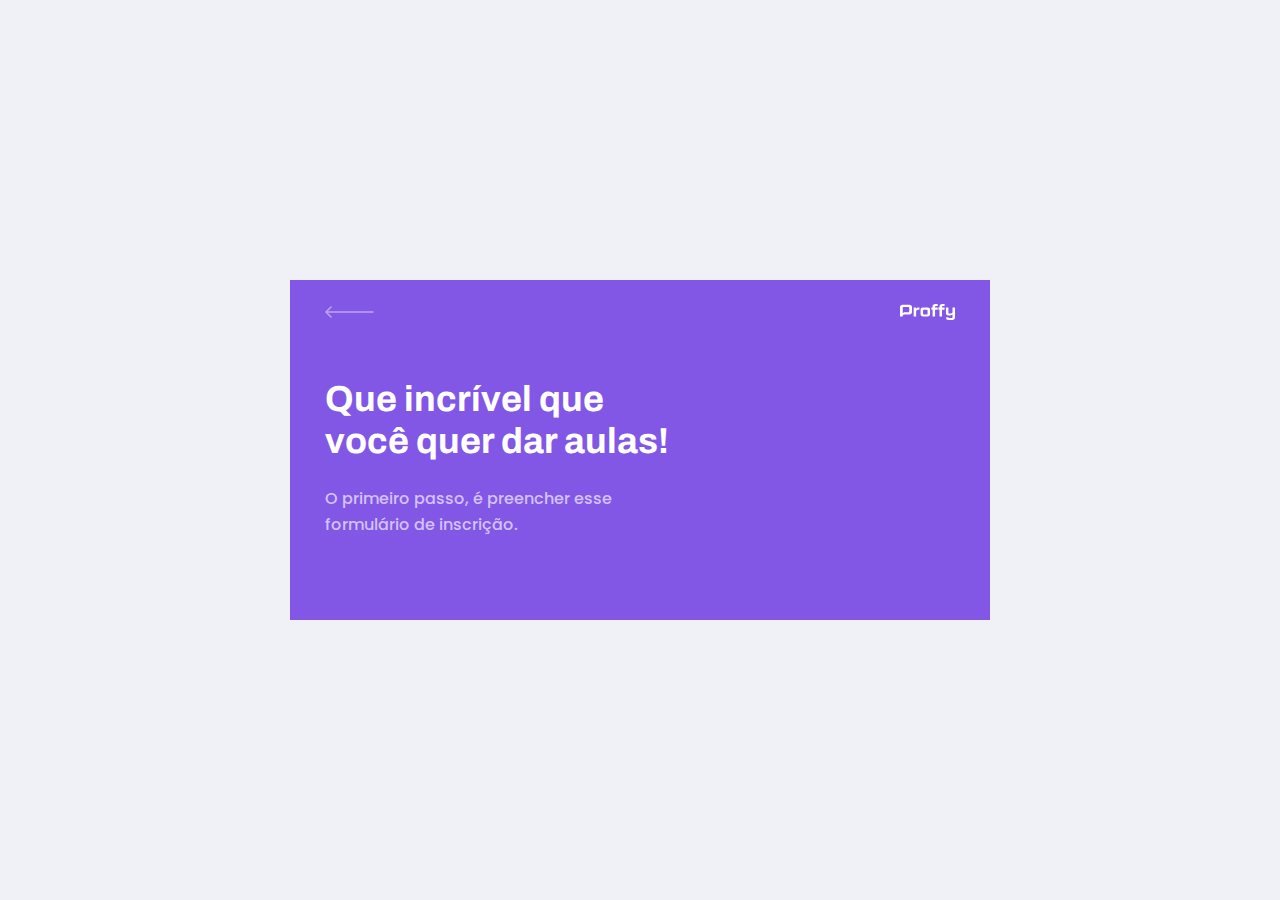
==== give-classes.html @ 6a21babb "3rd class" ====
<!DOCTYPE html>
<html lang="pt-br">
<head>
    <meta charset="UTF-8">
    <meta name="viewport" content="width=device-width, initial-scale=1.0">
    <meta name="theme-color" content="#8257E5">
    <title>Proffy | Sua plataforma de estudo online</title>

    <link rel="shortcut icon" href="/images/favicon.png" type="image/png">

    <link rel="stylesheet" href="/styles/main.css">
    <link rel="stylesheet" href="/styles/partials/header.css">
    <link rel="stylesheet" href="/styles/partials/page-give-classes.css">

    <link href="https://fonts.googleapis.com/css2?family=Archivo:wght@400;700&amp;family=Poppins:wght@400;600&amp;display=swap" rel="stylesheet">

</head>
<body id="page-study">

    <div id="container">
        <header class="page-header">
            <div class="top-bar-container">
                <a href="/">
                <img src="/images/icons/back.svg" alt="Voltar"></a>
                <img src="/images/logo.svg" alt="Proffy">
            </div>

            <div class="header-content">
                <strong>Que incrível que você quer dar aulas!</strong>
                <p>O primeiro passo, é preencher esse formulário de inscrição.</p>
            </div>

        </header>
        
        <main>

        </main>
    </div>
    
</body>
</html>
---- styles/main.css ----
/*CSS - Cascating Style Sheets*/
:root {
    /* variáveis css */
    --color-background: #F0F0F7;
    --color-primary-lighter: #9871F5;
    --color-primary-light: #916BEA;
    --color-primary: #8257E5;
    --color-primary-dark: #774DD6;
    --color-primary-darker: #6842c2;
    --color-secondary: #04D361;
    --color-secondary-dark: #04BF58;
    --color-title-in-primary: #FFFFFF;
    --color-text-in-primary: #D4C2FF;
    --color-text-title: #32264D;
    --color-text-complement: #9C98A6;
    --color-text-base: #6A6180;
    --color-line-in-white: #E6E6F0;
    --color-input-background: #F8F8FC;
    --color-button-text: #FFFFFF;
    --color-box-base: #FFFFFF;
    --color-box-footer: #FAFAFC;
    --color-small-info: #C1BCCC;

    /* tamanho a fonte padrão 16px (pixel medida forte) - 100% (relativo) - 1rem(root element - relativo) */
    font-size: 60%; /* controle das medidas rem */
}

* {
    margin: 0;
    padding: 0;
    box-sizing: border-box;
}

html,
body {
    height: 100vh;
}

body {
    background-color: var(--color-background);
    display: flex;
    align-items: center;
    justify-content: center;
}

body,
input,
button,
textarea {
    /* font:500 1.6rem Poppins; */
    font-weight: 500;
    font-family: Poppins;
    font-size: 1.6rem;
    color: var(--color-text-base);
}

#container {
    width: 90vw;
    max-width: 700px;
}

/* config para telas entre 700 e 1100px */
@media (min-width: 700px) {
    :root {
        font-size: 62.5%; /*todo 1rem vai ser relativo a 10px */
    }
}
---- styles/partials/header.css ----
.page-header {
    background-color: var(--color-primary);

    display: flex;
    flex-direction: column;

}

.page-header .top-bar-container {
    width: 90%;
    margin: 0 auto;

    display: flex;
    align-items: center;
    justify-content: space-between;

    padding: 1.6rem 0;
}

.page-header .top-bar-container a {
    height: 3.2rem;
    transition: opacity 0.2s;
}

.page-header .top-bar-container a:hover {
    opacity: 0.6;
}

.page-header .top-bar-container > img {
    height: 1.6rem;
}

.page-header .header-content {
    width: 90%;
    margin: 3.2rem auto;

    position: relative;
}

.page-header .header-content strong {
    font: 700 3.6rem Archivo;
    line-height: 4.2rem;
    color: var(--color-title-in-primary);
}

.page-header .header-content p {
    max-width: 30rem;
    font-size: 1.6rem;
    line-height: 2.6rem;
    color: var(--color-text-in-primary);
    margin-top: 2.4rem;
}

/*config desktop */
@media (min-width:700px) {
    .page-header {
        height: 340px;
    }

    .page-header .top-bar-container {
        max-width: 1100px;
    }

    .page-header .header-content {
        max-width: 740px;

        margin: 0 auto;

        flex: 1 1;
        padding-bottom: 48px;
        display: flex;
        flex-direction: column;
        justify-content: center;

    }

    .page-header .header-content strong {
        max-width: 350px;
    }
}
---- styles/partials/page-give-classes.css ----
#page-give-classes #container {
    width: 100vw;
    height: 100vh;
}
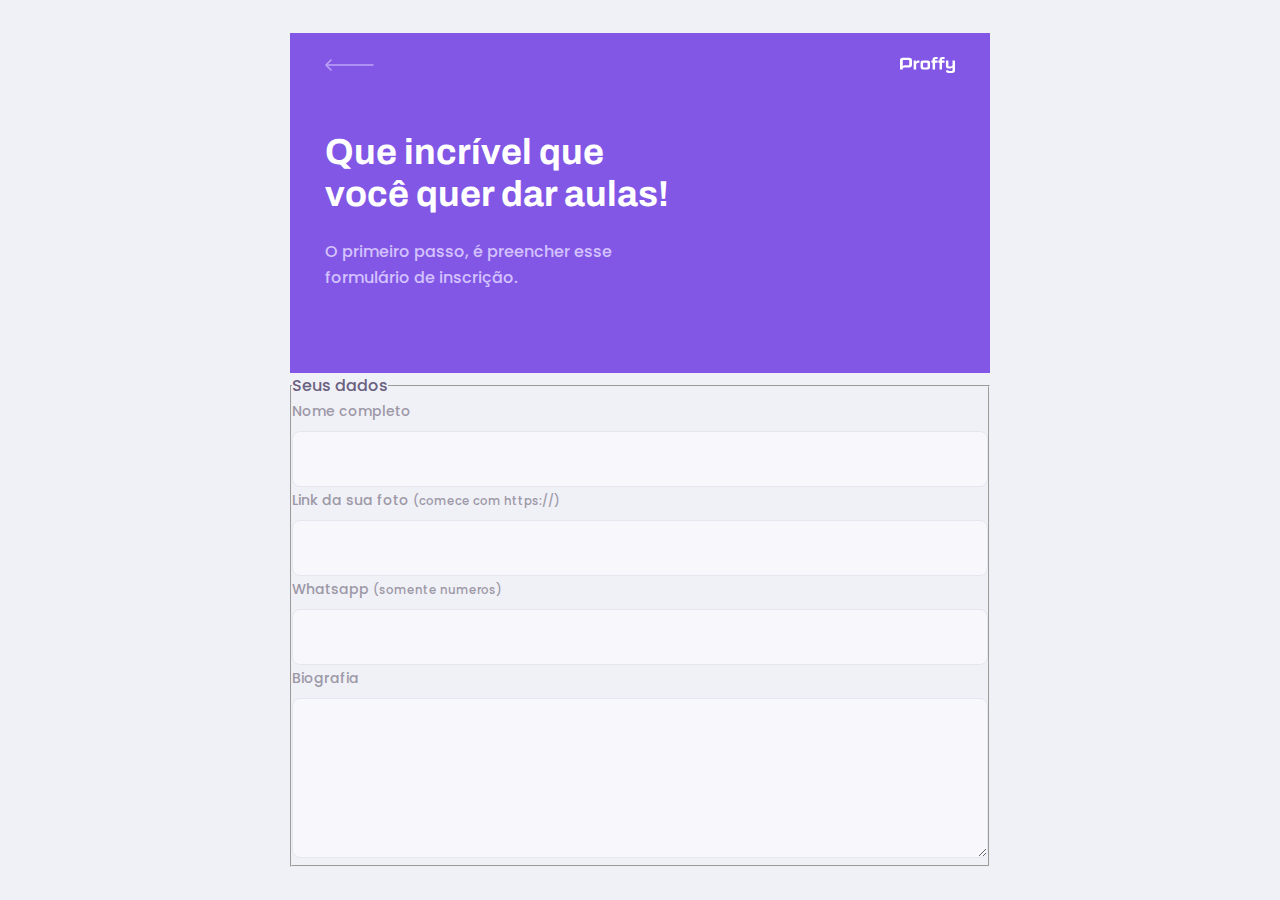
==== commit ece918de: "." ====
--- a/give-classes.html
+++ b/give-classes.html
@@ -10,6 +10,7 @@
 
     <link rel="stylesheet" href="/styles/main.css">
     <link rel="stylesheet" href="/styles/partials/header.css">
+    <link rel="stylesheet" href="/styles/partials/forms.css">
     <link rel="stylesheet" href="/styles/partials/page-give-classes.css">
 
     <link href="https://fonts.googleapis.com/css2?family=Archivo:wght@400;700&amp;family=Poppins:wght@400;600&amp;display=swap" rel="stylesheet">
@@ -33,6 +34,33 @@
         </header>
         
         <main>
+            <form action="" id="create-class">
+                <fieldset>
+                    <legend>Seus dados</legend>
+
+                    <div class="input-block">
+                        <label for="name">Nome completo</label>
+                        <input name="name" id="name" required>
+                    </div>
+
+                    <div class="input-block">
+                        <label for="avatar">Link da sua foto <small>(comece com https://)</small></label>
+                        <input name="avatar" id="avatar" type="url" required>
+                    </div>
+
+                    <div class="input-block">
+                        <label for="whatsapp">Whatsapp <small>(somente numeros)</small></label>
+                        <input name="whatsapp" id="whatsapp" type="number" required>
+                    </div>
+
+                    <div class="textarea-block">
+                        <label for="bio">Biografia</label>
+                        <textarea name="bio" id="bio" required></textarea>
+                    </div>
+
+                </fieldset>
+            
+            </form>
 
         </main>
     </div>
--- a/styles/partials/forms.css
+++ b/styles/partials/forms.css
@@ -0,0 +1,45 @@
+.select-block label,
+.input-block label,
+.textarea-block label {
+    font-size: 1.4rem;
+    color: var(--color-text-complement);
+}
+
+.select-block select,
+.input-block input,
+.textarea-block textarea {
+    width: 100%;
+    height: 5.6rem;
+    margin-top: 0.8rem;
+    border-radius: 0.8rem;
+    background: var(--color-input-background);
+    border: 1px solid var(--color-line-in-white);
+    outline: 0;
+    padding: 0 1.6rem;
+    font: 1.6rem Archivo;
+}
+
+.textarea-block textarea {
+    padding: 1.2rem 1.6rem;
+    height: 16rem;
+
+    resize: vertical;
+}
+
+.input-block,
+.textarea-block {
+    position: relative;
+}
+
+.input-block:focus-within::after,
+.textare-block:focus-within::after {
+    content: "";
+
+    width: calc(100% - 3.2rem);
+    height: 2px;
+    background: var(--color-primary-light);
+   
+    position: absolute;
+    left: 1.6rem;
+    bottom: 0;
+}--- a/styles/partials/page-give-classes.css
+++ b/styles/partials/page-give-classes.css
@@ -1,4 +1,40 @@
 #page-give-classes #container {
     width: 100vw;
     height: 100vh;
-}+}
+
+#page-give-classes main {
+    background: var(--color-box-base);
+    width: 100%;
+    max-width: 74rem;
+    border-radius: .8rem;
+    margin: -3.2rem auto 3.2rem;
+    padding-top: 6.4rem;
+}
+
+#page-give-classes fieldset {
+    border: none;
+
+    padding: 0 2.4rem;
+}
+
+#page-give-classes fieldset legend {
+    font: 700 2.4rem Archivo;
+    color: var(--color-text-title);
+    margin-bottom: 2.4rem;
+
+    display: flex;
+    align-items: center;
+    justify-content: space-between;
+
+    width: 100%;
+
+    padding-bottom: 1.6rem;
+    border-bottom: 1px solid var(--color-line-in-white);
+}
+
+@media (min-width: 700px) {
+    #page-give-classes #container {
+        max-width: 100vw;
+    }
+}
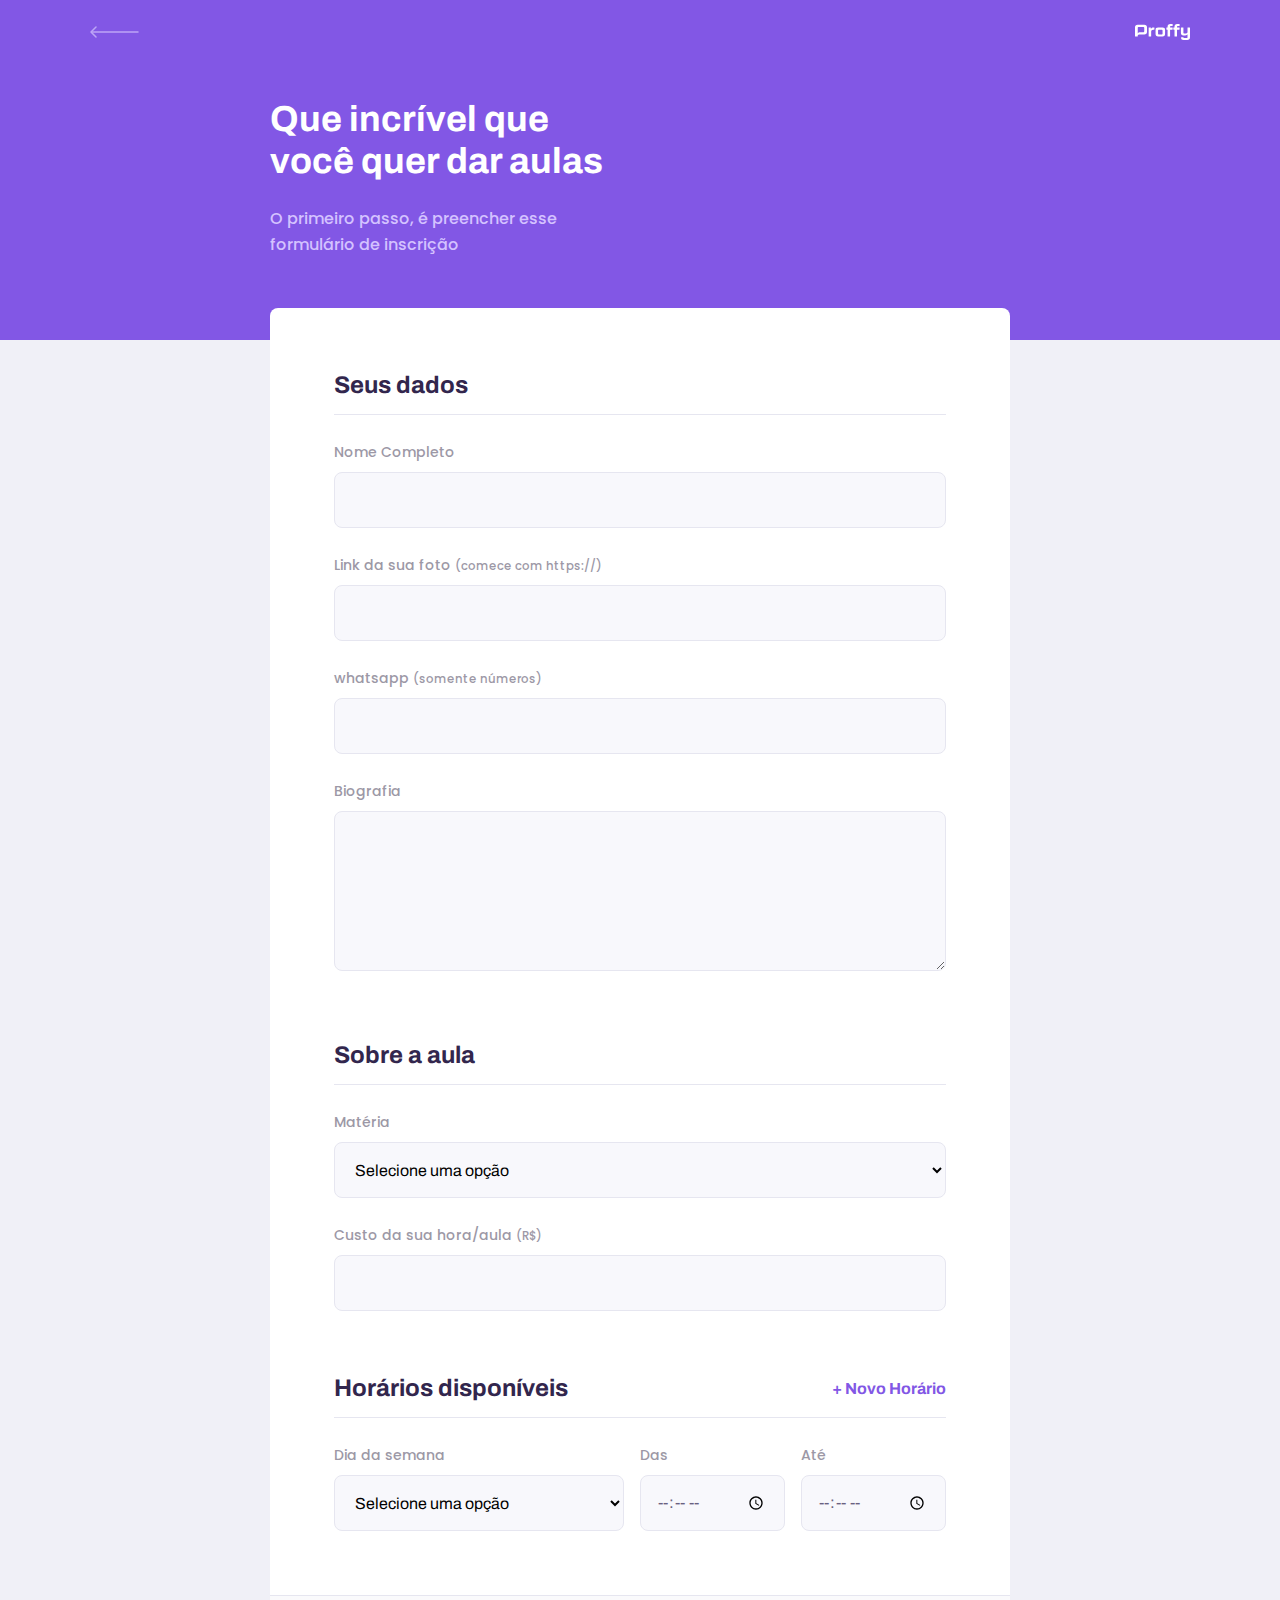
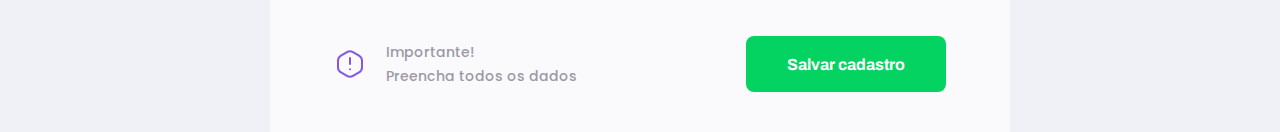
==== commit f5cf21f0: "4th day" ====
--- a/give-classes.html
+++ b/give-classes.html
@@ -3,54 +3,54 @@
 <head>
     <meta charset="UTF-8">
     <meta name="viewport" content="width=device-width, initial-scale=1.0">
-    <meta name="theme-color" content="#8257E5">
-    <title>Proffy | Sua plataforma de estudo online</title>
+    <title>Proffy | Sua Plataforma de estudos online</title>
 
     <link rel="shortcut icon" href="/images/favicon.png" type="image/png">
-
-    <link rel="stylesheet" href="/styles/main.css">
-    <link rel="stylesheet" href="/styles/partials/header.css">
-    <link rel="stylesheet" href="/styles/partials/forms.css">
-    <link rel="stylesheet" href="/styles/partials/page-give-classes.css">
-
-    <link href="https://fonts.googleapis.com/css2?family=Archivo:wght@400;700&amp;family=Poppins:wght@400;600&amp;display=swap" rel="stylesheet">
+    
+    <link href="https://fonts.googleapis.com/css2?family=Archivo:wght@400;600;700&amp;family=Poppins:wght@400;600&amp;display=swap" rel="stylesheet">
+    
+    <link rel="stylesheet" href="styles/main.css">
+    <link rel="stylesheet" href="styles/partials/header.css">
+    <link rel="stylesheet" href="styles/partials/forms.css">
+    <link rel="stylesheet" href="styles/partials/page-give-classes.css">
 
 </head>
-<body id="page-study">
-
+<body id="page-give-classes">
     <div id="container">
         <header class="page-header">
             <div class="top-bar-container">
-                <a href="/">
-                <img src="/images/icons/back.svg" alt="Voltar"></a>
+                <a href="index.html"><img src="/images/icons/back.svg" alt="voltar"></a>
                 <img src="/images/logo.svg" alt="Proffy">
             </div>
 
             <div class="header-content">
-                <strong>Que incrível que você quer dar aulas!</strong>
-                <p>O primeiro passo, é preencher esse formulário de inscrição.</p>
+                <strong>Que incrível que você quer dar aulas</strong>
+                <p>O primeiro passo, é preencher esse formulário de inscrição</p>
             </div>
+        </header>
 
-        </header>
-        
         <main>
-            <form action="" id="create-class">
+            <form id="create-class" action="">
                 <fieldset>
                     <legend>Seus dados</legend>
 
                     <div class="input-block">
-                        <label for="name">Nome completo</label>
-                        <input name="name" id="name" required>
+                        <label for="name">Nome Completo</label>
+                        <input type="name" name="name" id="name" required>
                     </div>
 
                     <div class="input-block">
-                        <label for="avatar">Link da sua foto <small>(comece com https://)</small></label>
-                        <input name="avatar" id="avatar" type="url" required>
+                        <label for="avatar">
+                            Link da sua foto <small>(comece com https://)</small>
+                        </label>
+                        <input type="url" name="avatar" id="avatar" required>
                     </div>
 
                     <div class="input-block">
-                        <label for="whatsapp">Whatsapp <small>(somente numeros)</small></label>
-                        <input name="whatsapp" id="whatsapp" type="number" required>
+                        <label for="whatsapp">
+                            whatsapp <small>(somente números)</small>
+                        </label>
+                        <input type="number" name="whatsapp" id="whatsapp" required>
                     </div>
 
                     <div class="textarea-block">
@@ -59,11 +59,81 @@
                     </div>
 
                 </fieldset>
-            
+
+                <fieldset>
+                    <legend>Sobre a aula</legend>
+                    <div class="select-block">
+                        <label for="subject">Matéria</label>
+                        <select name="subject" id="subject" required>
+                            <option value="">Selecione uma opção</option>
+                            <option value="1">Artes</option>
+                            <option value="2">Biologia</option>
+                            <option value="3">Ciências</option>
+                            <option value="4">Educação Física</option>
+                            <option value="5">Física</option>
+                            <option value="6">Geografia</option>
+                            <option value="8">História</option>
+                            <option value="8">Matemática</option>
+                            <option value="9">Português</option>
+                            <option value="10">Química</option>
+                        </select>
+                    </div>
+
+                    <div class="input-block">
+                        <label for="cost">
+                            Custo da sua hora/aula <small>(R$)</small>
+                        </label>
+                        <input type="number" name="cost" id="cost" required>
+                    </div>
+                </fieldset>
+
+                <fieldset id="schedule-items">
+                    <legend>
+                        Horários disponíveis
+                        <button type="button" id="add-time">+ Novo Horário</button>
+                    </legend>
+
+                    <div class="schedule-item">
+                        <div class="select-block">
+                            <label for="weekday">Dia da semana</label>
+                            <select name="weekday[]" required>
+                                <option value="">Selecione uma opção</option>
+                                <option value="0">Domingo</option>
+                                <option value="1">Segunda-Feira</option>
+                                <option value="2">Terça-Feira</option>
+                                <option value="3">Quarta-Feira</option>
+                                <option value="4">Quinta-Feira</option>
+                                <option value="5">Sexta-Feira</option>
+                                <option value="6">Sábado</option>
+                            </select>
+                        </div>
+
+                        <div class="input-block">
+                            <label for="time_from">Das</label>
+                            <input type="time" name="time_from[]" required>
+                        </div>
+
+                        <div class="input-block">
+                            <label for="time_to">Até</label>
+                            <input type="time" name="time_to[]" required>
+                        </div>
+                        
+                    </div>
+                </fieldset>
+
             </form>
 
+            <footer>
+                <p>
+                    <img src="/images/icons/warning.svg" alt="Aviso importante">
+                    Importante! <br>
+                    Preencha todos os dados
+                </p>
+                <button type="submit" form="create-class">Salvar cadastro</button>
+            </footer>
         </main>
     </div>
-    
+
+    <script src="scripts/addField.js"></script>
 </body>
 </html>--- a/styles/partials/page-give-classes.css
+++ b/styles/partials/page-give-classes.css
@@ -3,8 +3,12 @@
     height: 100vh;
 }
 
+#page-give-classes .page-header .header-content {
+    margin-bottom: 6.4rem;
+}
+
 #page-give-classes main {
-    background: var(--color-box-base);
+    background-color: var(--color-box-base);
     width: 100%;
     max-width: 74rem;
     border-radius: .8rem;
@@ -18,7 +22,7 @@
     padding: 0 2.4rem;
 }
 
-#page-give-classes fieldset legend {
+#page-give-classes fieldset legend{
     font: 700 2.4rem Archivo;
     color: var(--color-text-title);
     margin-bottom: 2.4rem;
@@ -31,10 +35,118 @@
 
     padding-bottom: 1.6rem;
     border-bottom: 1px solid var(--color-line-in-white);
+
 }
 
-@media (min-width: 700px) {
+#page-give-classes fieldset legend button {
+    background: none;
+    border: 0;
+
+    color: var(--color-primary);
+
+    font: 700 1.6rem Archivo;
+    
+    cursor: pointer;
+
+    transition: 0.2s;
+}
+
+#page-give-classes fieldset legend button:hover {
+    transform: translateY(-5px);
+    color: var(--color-primary-dark);
+}
+
+#page-give-classes fieldset+fieldset {
+    margin-top: 6.4rem;
+}
+
+#page-give-classes .input-block+.input-block, 
+#page-give-classes .input-block+.textarea-block,
+#page-give-classes .select-block+.input-block{
+    margin-top: 2.4rem;
+}
+
+#page-give-classes main footer {
+    padding: 4rem 2.4rem;
+    background: var(--color-box-footer);
+    border-top: 1px solid var(--color-line-in-white);
+    margin-top: 6.4rem;
+}
+
+#page-give-classes main footer p {
+    display: flex;
+    align-items: center;
+    justify-content: center;
+
+    font-size: 1.4rem;
+    line-height: 2.4rem;
+    color: var(--color-text-complement);
+}
+
+#page-give-classes main footer p img {
+    margin-right: 2rem;
+}
+
+#page-give-classes main footer button {
+    width: 100%;
+    height: 5.6rem;
+    background-color: var(--color-secondary);
+    color: var(--color-button-text);
+    border: 0;
+    border-radius: .8rem;
+    cursor: pointer;
+    font: 700 1.6rem Archivo;
+    display: flex;
+    justify-content: center;
+    align-items: center;
+    text-decoration: none;
+    transition: 0.2s;
+    margin-top: 3.2rem;
+}
+
+#page-give-classes main footer button:hover {
+    background: var(--color-secondary-dark);
+}
+
+.schedule-item+.schedule-item {
+    margin-top: 3.2rem;
+    padding-top: 3.2rem;
+    border-top: 1px solid var(--color-line-in-white);
+}
+
+@media (min-width:700px) {
     #page-give-classes #container {
         max-width: 100vw;
     }
-}
+
+    #page-give-classes .page-header .header-content {
+        margin-bottom: 0;
+    }
+
+    #page-give-classes main fieldset{
+        padding: 0 64px;
+    }
+
+    .schedule-item {
+        display: grid;
+        grid-template-columns: 2fr 1fr 1fr;
+        column-gap: 1.6rem;
+    }
+
+    #page-give-classes #schedule-items .select-block+.input-block,
+    #page-give-classes #schedule-items .input-block+.input-block {
+        margin-top: 0 ;
+    }
+
+    #page-give-classes main footer {
+        padding: 40px 64px;
+        display: flex;
+        align-items: center;
+        justify-content: space-between;
+    }
+
+    #page-give-classes main footer button {
+        margin-top: 0;
+        width: 200px;
+    }
+}